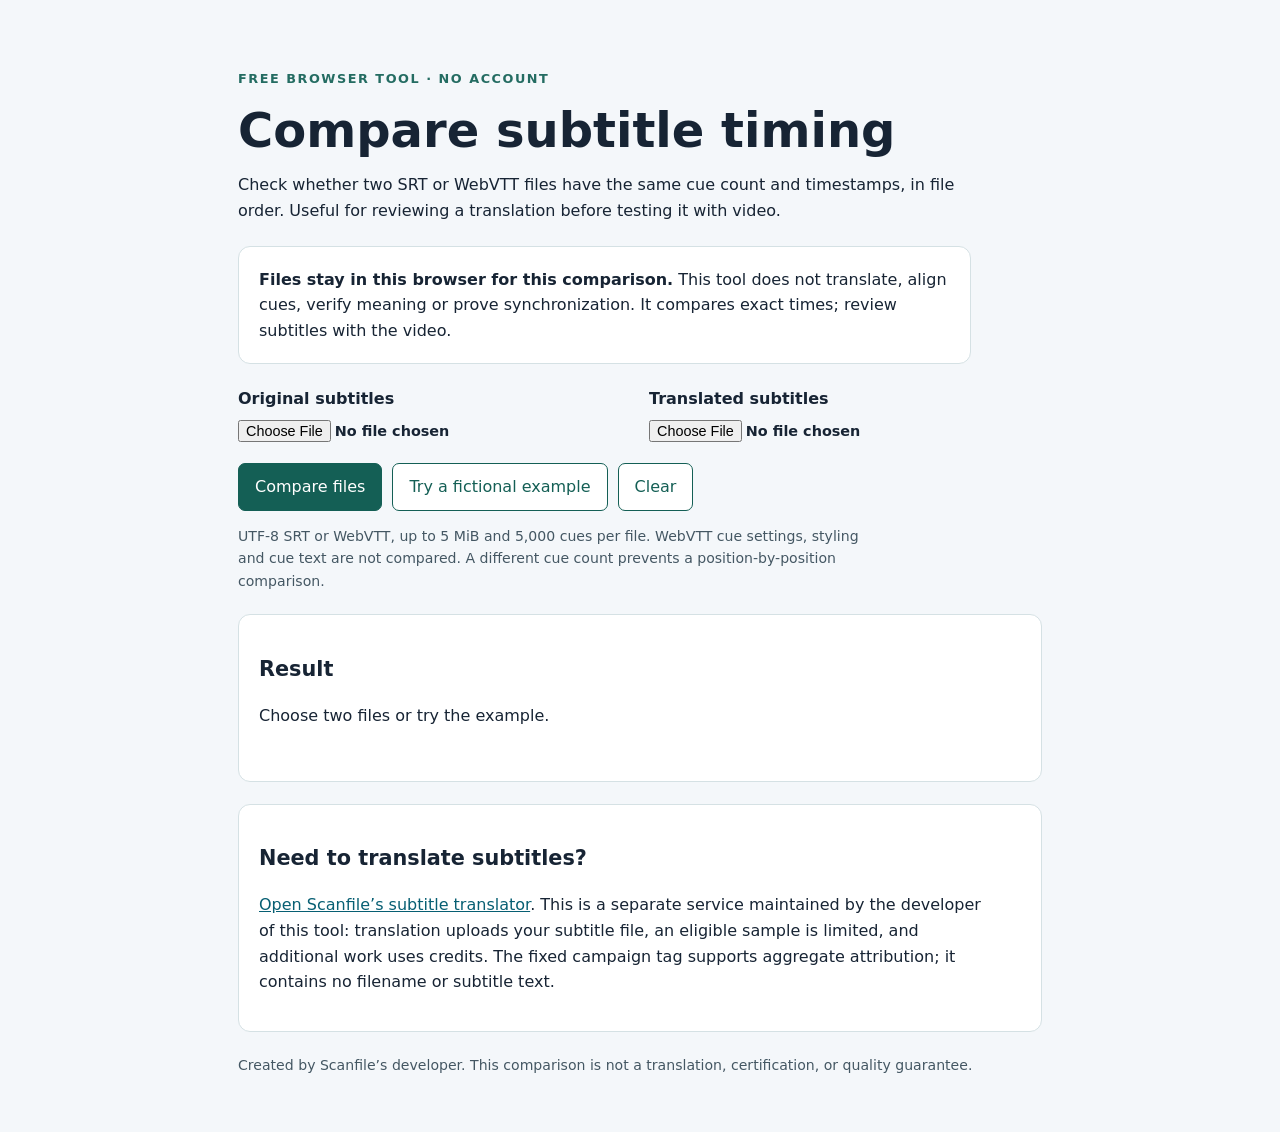
==== browser/index.html @ a444b45f "Add an offline browser subtitle timing comparison" ====
<!doctype html>
<html lang="en"><head><meta charset="utf-8"><meta name="viewport" content="width=device-width,initial-scale=1"><title>Subtitle Timing Compare — SRT and WebVTT</title><link rel="stylesheet" href="style.css"></head>
<body><main><p class="eyebrow">Free browser tool · no account</p><h1>Compare subtitle timing</h1><p>Check whether two SRT or WebVTT files have the same cue count and timestamps, in file order. Useful for reviewing a translation before testing it with video.</p>
<p class="notice"><strong>Files stay in this browser for this comparison.</strong> This tool does not translate, align cues, verify meaning or prove synchronization. It compares exact times; review subtitles with the video.</p>
<div class="grid"><label>Original subtitles<input id="original" type="file" accept=".srt,.vtt,text/vtt,application/x-subrip"></label><label>Translated subtitles<input id="translated" type="file" accept=".srt,.vtt,text/vtt,application/x-subrip"></label></div>
<div class="actions"><button id="compare" type="button">Compare files</button><button id="sample" type="button" class="secondary">Try a fictional example</button><button id="clear" type="button" class="secondary">Clear</button></div>
<p class="small">UTF-8 SRT or WebVTT, up to 5 MiB and 5,000 cues per file. WebVTT cue settings, styling and cue text are not compared. A different cue count prevents a position-by-position comparison.</p>
<section aria-live="polite"><h2>Result</h2><p id="status">Choose two files or try the example.</p><ol id="details"></ol></section>
<section><h2>Need to translate subtitles?</h2><p><a href="https://scanfile.online/tools/ai-subtitle-translator?sf_campaign=subtitle_workflow" target="_blank" rel="noopener noreferrer">Open Scanfile’s subtitle translator</a>. This is a separate service maintained by the developer of this tool: translation uploads your subtitle file, an eligible sample is limited, and additional work uses credits. The fixed campaign tag supports aggregate attribution; it contains no filename or subtitle text.</p></section>
<footer>Created by Scanfile’s developer. This comparison is not a translation, certification, or quality guarantee.</footer></main><script defer src="app.js"></script></body></html>
---- browser/style.css ----
:root{font-family:system-ui,sans-serif;color:#172434;background:#f4f7fa;line-height:1.6}*{box-sizing:border-box}main{max-width:900px;margin:0 auto;padding:clamp(20px,5vw,48px)}h1{font-size:clamp(2rem,5vw,3rem);line-height:1.1;margin:.3em 0}h2{font-size:1.3rem}p{max-width:72ch}.eyebrow{font-size:.8rem;letter-spacing:.12em;text-transform:uppercase;color:#246c62;font-weight:700}.notice,section{background:#fff;border:1px solid #d5e1e4;border-radius:12px;padding:20px;margin:22px 0}.grid{display:grid;grid-template-columns:repeat(auto-fit,minmax(min(100%,260px),1fr));gap:18px}label{font-weight:650}input{display:block;width:100%;margin-top:8px;font:inherit;font-size:.9rem}.actions{display:flex;flex-wrap:wrap;gap:10px;margin-top:20px}button{min-height:44px;padding:10px 16px;border:1px solid #145f55;border-radius:7px;background:#145f55;color:white;font:inherit;cursor:pointer}.secondary{color:#145f55;background:white}button:focus-visible,a:focus-visible,input:focus-visible{outline:3px solid #e3aa1a;outline-offset:2}.small,footer{font-size:.88rem;color:#445763}a{color:#075f73}#details{max-height:22rem;overflow:auto}#details li{padding:.3rem 0;overflow-wrap:anywhere}
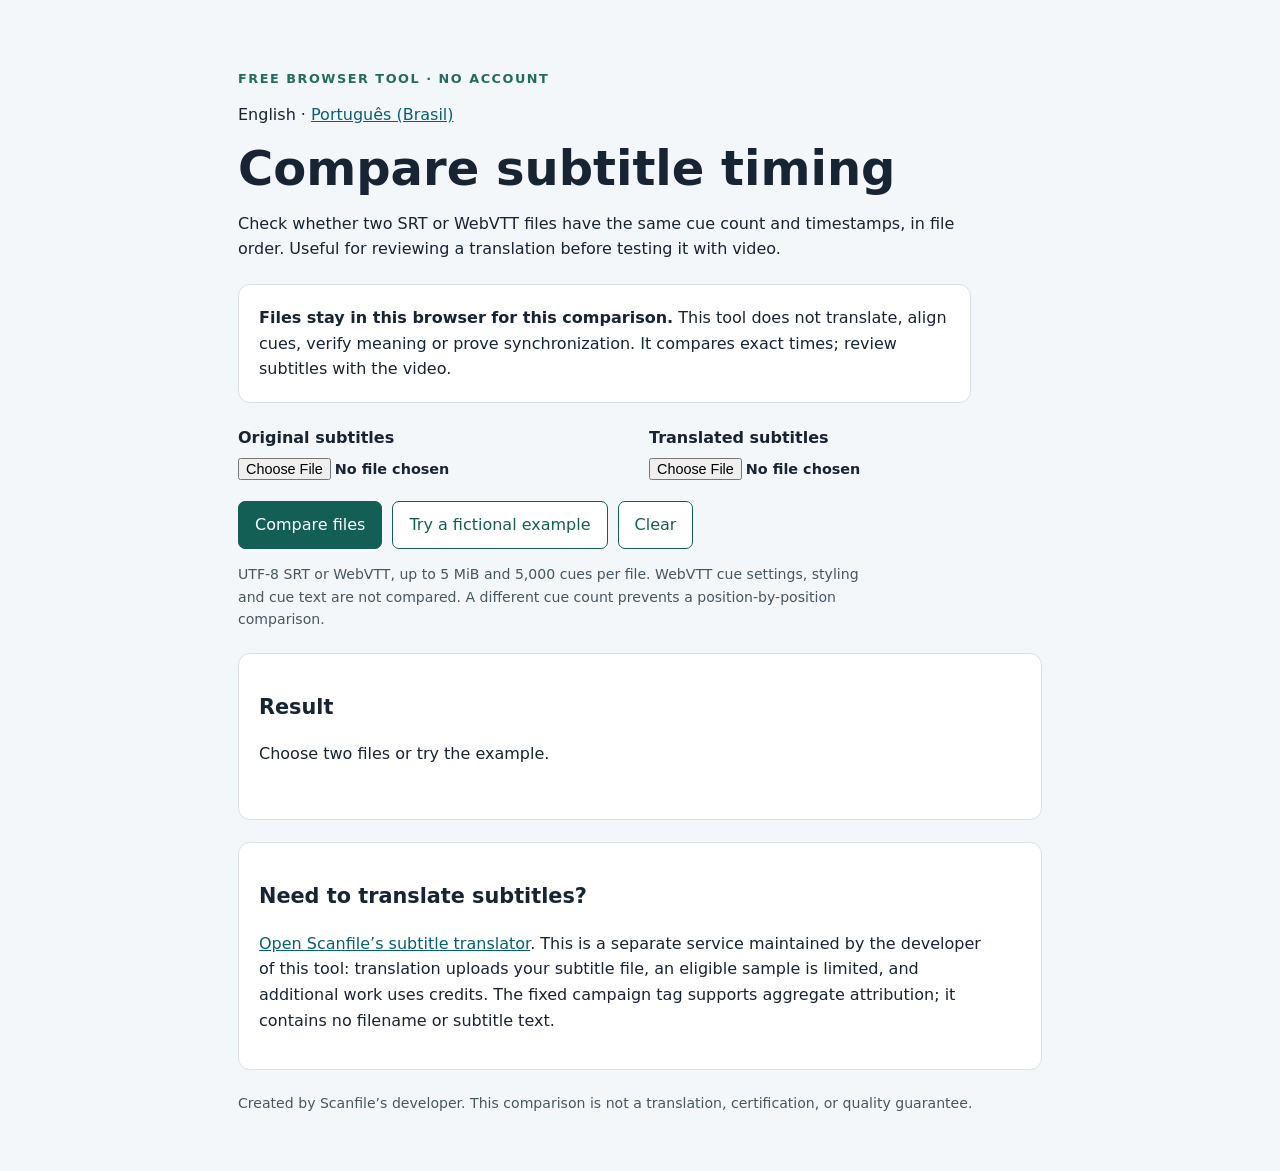
==== commit cc285c94: "Add Brazilian Portuguese subtitle timing checker" ====
--- a/browser/index.html
+++ b/browser/index.html
@@ -1,11 +1,12 @@
 <!doctype html>
 <html lang="en"><head><meta charset="utf-8"><meta name="viewport" content="width=device-width,initial-scale=1"><title>Subtitle Timing Compare — SRT and WebVTT</title><link rel="stylesheet" href="style.css"></head>
-<body><main><p class="eyebrow">Free browser tool · no account</p><h1>Compare subtitle timing</h1><p>Check whether two SRT or WebVTT files have the same cue count and timestamps, in file order. Useful for reviewing a translation before testing it with video.</p>
+<body><main><p class="eyebrow">Free browser tool · no account</p><nav aria-label="Language">English · <a href="pt-br/" hreflang="pt-BR">Português (Brasil)</a></nav><h1>Compare subtitle timing</h1><p>Check whether two SRT or WebVTT files have the same cue count and timestamps, in file order. Useful for reviewing a translation before testing it with video.</p>
 <p class="notice"><strong>Files stay in this browser for this comparison.</strong> This tool does not translate, align cues, verify meaning or prove synchronization. It compares exact times; review subtitles with the video.</p>
 <div class="grid"><label>Original subtitles<input id="original" type="file" accept=".srt,.vtt,text/vtt,application/x-subrip"></label><label>Translated subtitles<input id="translated" type="file" accept=".srt,.vtt,text/vtt,application/x-subrip"></label></div>
 <div class="actions"><button id="compare" type="button">Compare files</button><button id="sample" type="button" class="secondary">Try a fictional example</button><button id="clear" type="button" class="secondary">Clear</button></div>
 <p class="small">UTF-8 SRT or WebVTT, up to 5 MiB and 5,000 cues per file. WebVTT cue settings, styling and cue text are not compared. A different cue count prevents a position-by-position comparison.</p>
 <section aria-live="polite"><h2>Result</h2><p id="status">Choose two files or try the example.</p><ol id="details"></ol></section>
-<section><h2>Need to translate subtitles?</h2><p><a href="https://scanfile.online/tools/ai-subtitle-translator?sf_campaign=subtitle_workflow" target="_blank" rel="noopener noreferrer">Open Scanfile’s subtitle translator</a>. This is a separate service maintained by the developer of this tool: translation uploads your subtitle file, an eligible sample is limited, and additional work uses credits. The fixed campaign tag supports aggregate attribution; it contains no filename or subtitle text.</p></section>
+<section><h2>Need to translate subtitles?</h2><p><a href="https://scanfile.online/tools/ai-subtitle-translator?sf_campaign=github_subtitle_timing" target="_blank" rel="noopener noreferrer">Open Scanfile’s subtitle translator</a>. This is a separate service maintained by the developer of this tool: translation uploads your subtitle file, an eligible sample is limited, and additional work uses credits. The fixed campaign tag supports aggregate attribution; it contains no filename or subtitle text.</p></section>
 <footer>Created by Scanfile’s developer. This comparison is not a translation, certification, or quality guarantee.</footer></main><script defer src="app.js"></script></body></html>
 
+
